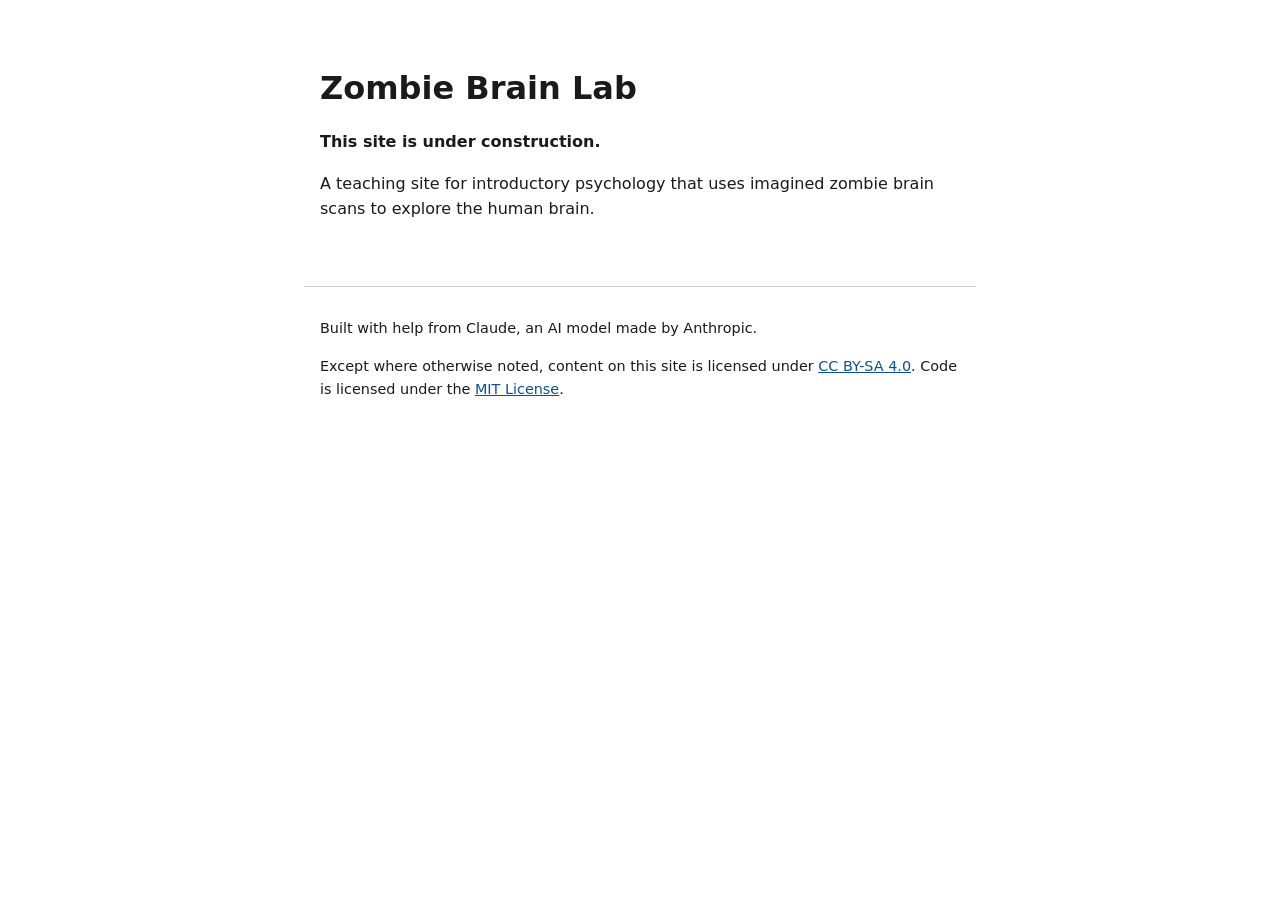
==== index.html @ 313f35cb "Add starter files: placeholder page, README, licenses, changelog" ====
<!doctype html>
<html lang="en">
<head>
  <meta charset="utf-8">
  <meta name="viewport" content="width=device-width, initial-scale=1">
  <title>Zombie Brain Lab (under construction)</title>
  <meta name="description" content="A teaching site that uses imagined zombie brain scans to explore the human brain. Under construction.">
  <style>
    body { margin: 0; font-family: system-ui, sans-serif; line-height: 1.6; color: #1a1a1a; background: #fff; }
    main { max-width: 40rem; margin: 0 auto; padding: 3rem 1rem; }
    h1 { line-height: 1.2; }
    footer { max-width: 40rem; margin: 0 auto; padding: 1rem; font-size: .9rem; border-top: 1px solid #ccc; }
    a { color: #0b4f9c; }
    a:focus-visible { outline: 3px solid #0b4f9c; outline-offset: 2px; }
  </style>
</head>
<body>
  <main>
    <h1>Zombie Brain Lab</h1>
    <p><strong>This site is under construction.</strong></p>
    <p>A teaching site for introductory psychology that uses imagined zombie brain scans to explore the human brain.</p>
  </main>
  <footer>
    <p>Built with help from Claude, an AI model made by Anthropic.</p>
    <p>Except where otherwise noted, content on this site is licensed under <a href="https://creativecommons.org/licenses/by-sa/4.0/">CC BY-SA 4.0</a>. Code is licensed under the <a href="https://github.com/UzieB/zombie-brain-lab/blob/main/LICENSE">MIT License</a>.</p>
  </footer>
</body>
</html>
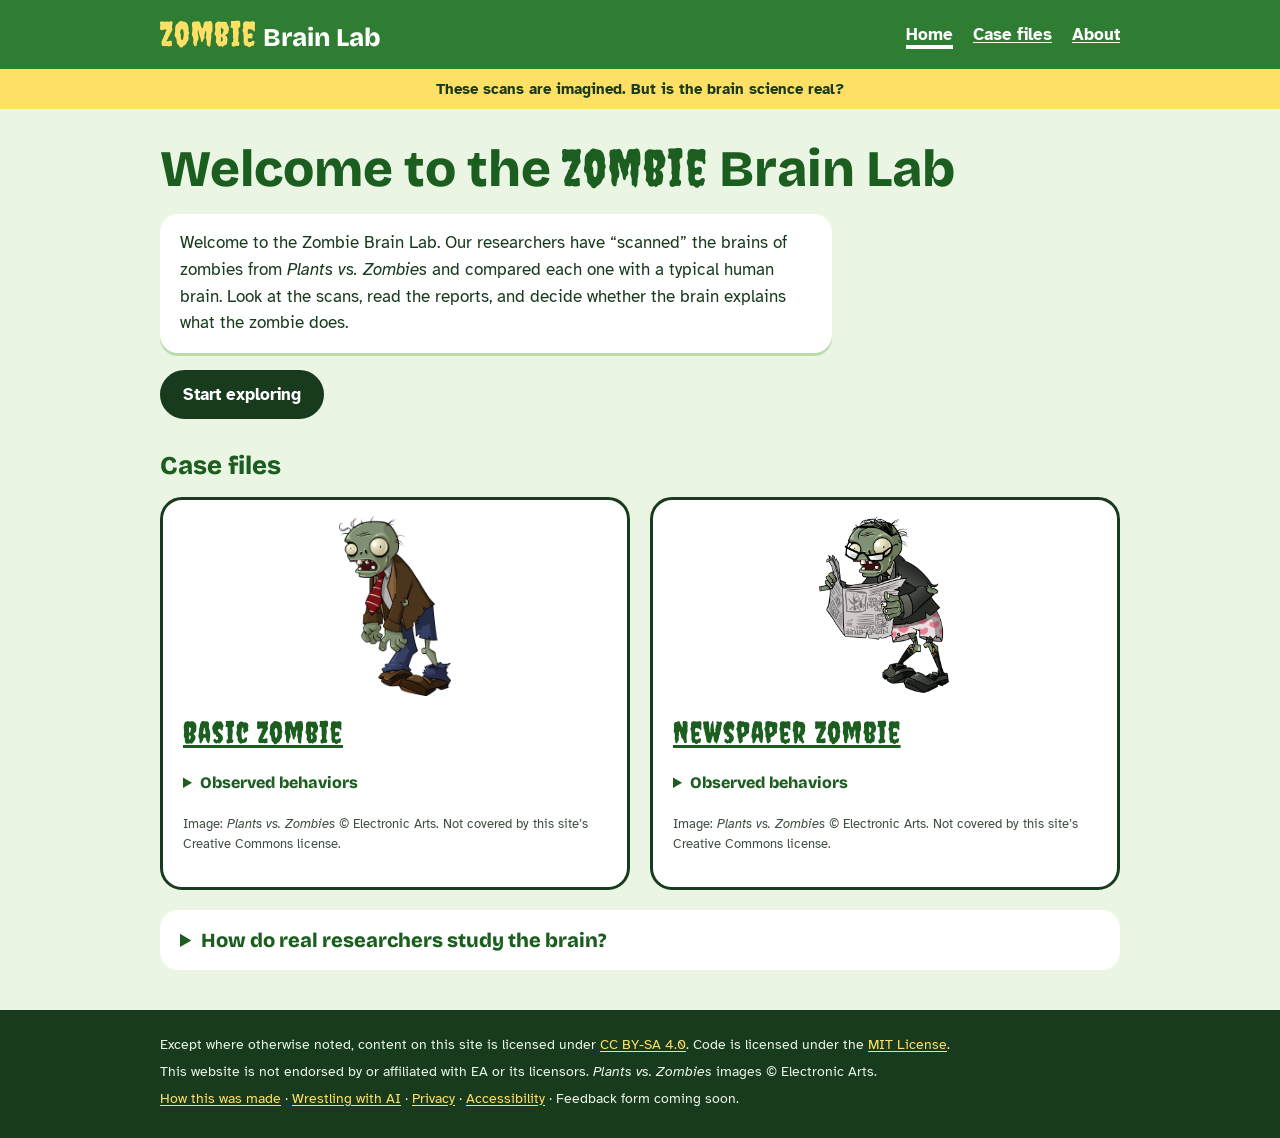
==== commit f158e8b0: "Build Version 1 prototype pages - Home, Basic Zombie and Newspaper Zombie case files, About, How Thi" ====
--- a/index.html
+++ b/index.html
@@ -3,26 +3,85 @@
 <head>
   <meta charset="utf-8">
   <meta name="viewport" content="width=device-width, initial-scale=1">
-  <title>Zombie Brain Lab (under construction)</title>
-  <meta name="description" content="A teaching site that uses imagined zombie brain scans to explore the human brain. Under construction.">
-  <style>
-    body { margin: 0; font-family: system-ui, sans-serif; line-height: 1.6; color: #1a1a1a; background: #fff; }
-    main { max-width: 40rem; margin: 0 auto; padding: 3rem 1rem; }
-    h1 { line-height: 1.2; }
-    footer { max-width: 40rem; margin: 0 auto; padding: 1rem; font-size: .9rem; border-top: 1px solid #ccc; }
-    a { color: #0b4f9c; }
-    a:focus-visible { outline: 3px solid #0b4f9c; outline-offset: 2px; }
-  </style>
+  <title>Zombie Brain Lab</title>
+  <meta name="description" content="A teaching site that uses imagined zombie brain scans to explore the human brain. Version 1 draft.">
+  <link rel="stylesheet" href="css/site.css">
 </head>
 <body>
-  <main>
-    <h1>Zombie Brain Lab</h1>
-    <p><strong>This site is under construction.</strong></p>
-    <p>A teaching site for introductory psychology that uses imagined zombie brain scans to explore the human brain.</p>
-  </main>
-  <footer>
-    <p>Built with help from Claude, an AI model made by Anthropic.</p>
-    <p>Except where otherwise noted, content on this site is licensed under <a href="https://creativecommons.org/licenses/by-sa/4.0/">CC BY-SA 4.0</a>. Code is licensed under the <a href="https://github.com/UzieB/zombie-brain-lab/blob/main/LICENSE">MIT License</a>.</p>
-  </footer>
+<a class="skip" href="#main">Skip to main content</a>
+
+<header class="site-header"><div class="wrap">
+  <a class="site" href="index.html"><span class="z">Zombie</span> Brain Lab</a>
+  <nav aria-label="Main"><ul>
+    <li><a href="index.html" aria-current="page">Home</a></li>
+    <li><a href="index.html#case-files">Case files</a></li>
+    <li><a href="about.html">About</a></li>
+  </ul></nav>
+</div></header>
+<div class="banner"><div class="wrap">These scans are imagined. But is the brain science real?</div></div>
+
+<main id="main"><div class="wrap">
+  <h1>Welcome to the <span class="z">Zombie</span> Brain Lab</h1>
+  <p class="note">Welcome to the Zombie Brain Lab. Our researchers have &ldquo;scanned&rdquo; the brains of zombies from <cite>Plants vs. Zombies</cite> and compared each one with a typical human brain. Look at the scans, read the reports, and decide whether the brain explains what the zombie does.</p>
+  <p><a class="button" href="#case-files">Start exploring</a></p>
+
+  <h2 id="case-files">Case files</h2>
+  <div class="cases">
+    <article class="case-card">
+      <img src="images/basic-zombie.webp" alt="Basic Zombie from Plants vs. Zombies" width="1000" height="1602">
+      <h3 class="z"><a href="basic-zombie.html">Basic Zombie</a></h3>
+      <details>
+        <summary>Observed behaviors</summary>
+        <ul>
+          <li>Walks slowly and steadily toward the house</li>
+          <li>Stops only to eat plants</li>
+          <li>Keeps coming while it&rsquo;s being hit, without dodging</li>
+          <li>Keeps walking for a moment after losing its head</li>
+        </ul>
+      </details>
+      <p class="credit">Image: <cite>Plants vs. Zombies</cite> &copy; Electronic Arts. Not covered by this site&rsquo;s Creative Commons license.</p>
+    </article>
+    <article class="case-card">
+      <img src="images/newspaper-zombie.webp" alt="Newspaper Zombie from Plants vs. Zombies" width="415" height="562">
+      <h3 class="z"><a href="newspaper-zombie.html">Newspaper Zombie</a></h3>
+      <details>
+        <summary>Observed behaviors</summary>
+        <ul>
+          <li>Walks slowly, holding a newspaper in front of its face</li>
+          <li>Bursts into rage when the paper is destroyed</li>
+          <li>Moves much faster once it&rsquo;s angry</li>
+        </ul>
+      </details>
+      <p class="credit">Image: <cite>Plants vs. Zombies</cite> &copy; Electronic Arts. Not covered by this site&rsquo;s Creative Commons license.</p>
+    </article>
+  </div>
+
+  <details id="real-research">
+    <summary>How do real researchers study the brain?</summary>
+    <p>Our zombie scans are made up, but real researchers use these tools:</p>
+    <div class="table-wrap">
+      <table>
+        <thead><tr><th scope="col">Tool</th><th scope="col">What it shows</th><th scope="col">One limitation</th></tr></thead>
+        <tbody>
+          <tr><th scope="row">CT</th><td>Pictures of the brain&rsquo;s structure, built from many x-rays</td><td>Uses radiation; less detailed than MRI</td></tr>
+          <tr><th scope="row">MRI</th><td>Detailed pictures of the brain&rsquo;s structure, made with a strong magnet</td><td>Shows structure, not activity</td></tr>
+          <tr><th scope="row">fMRI</th><td>Which areas are active, by tracking blood flow and oxygen</td><td>Activity is tracked indirectly and a little behind real time</td></tr>
+          <tr><th scope="row">PET</th><td>Which areas are active, by tracking a radioactive tracer</td><td>Little detail, imprecise timing, and radiation</td></tr>
+          <tr><th scope="row">EEG</th><td>Electrical activity, recorded from the scalp, millisecond by millisecond</td><td>Poor at showing where activity comes from</td></tr>
+          <tr><th scope="row">Lesion studies</th><td>What changes after damage to one area (e.g., stroke)</td><td>Damage rarely stays in just one area</td></tr>
+        </tbody>
+      </table>
+    </div>
+    <p class="prose">Our zombie &ldquo;scans&rdquo; are drawn as if they came from MRI, because MRI shows the brain&rsquo;s structure (<a href="about.html#ref-spielman">Spielman et al., 2020, &sect;3.4</a>). <span class="unchecked">(Unchecked by a person; AI research only.)</span></p>
+    <p class="prose">But some differences in a zombie&rsquo;s brain might be chemical rather than structural. One science writer suggests that a zombie&rsquo;s slow, jerky walk could come from a loss of dopamine, a chemical messenger involved in movement (<a href="about.html#ref-goodpaster">Goodpaster, 2023</a>). <span class="unchecked">(Unchecked by a person; AI research only.)</span> An MRI shows the brain&rsquo;s structure, so it wouldn&rsquo;t reveal a problem like that. Science can be thwarted by the equipment available in the lab!</p>
+    <p class="prose">Getting a zombie to hold still in an MRI scanner is its own research challenge: the machine is loud, the scan takes a while, and the subject keeps asking for brains.</p>
+  </details>
+</div></main>
+
+<footer class="site-footer"><div class="wrap">
+  <p>Except where otherwise noted, content on this site is licensed under <a href="https://creativecommons.org/licenses/by-sa/4.0/">CC BY-SA 4.0</a>. Code is licensed under the <a href="https://github.com/UzieB/zombie-brain-lab/blob/main/LICENSE">MIT License</a>.</p>
+  <p>This website is not endorsed by or affiliated with EA or its licensors. <cite>Plants vs. Zombies</cite> images &copy; Electronic Arts.</p>
+  <p><a href="how-this-was-made.html">How this was made</a> &middot; <a href="wrestling-with-ai.html">Wrestling with AI</a> &middot; <a href="privacy.html">Privacy</a> &middot; <a href="accessibility.html">Accessibility</a> &middot; Feedback form coming soon.</p>
+</div></footer>
 </body>
 </html>
--- a/css/site.css
+++ b/css/site.css
@@ -0,0 +1,157 @@
+/* Zombie Brain Lab: shared styles (Front Lawn design). Code: MIT License. */
+
+@font-face { font-family:"Atkinson Hyperlegible"; src:url("../fonts/AtkinsonHyperlegible-Regular.ttf") format("truetype"); font-weight:400; font-style:normal; font-display:swap; }
+@font-face { font-family:"Atkinson Hyperlegible"; src:url("../fonts/AtkinsonHyperlegible-Italic.ttf") format("truetype"); font-weight:400; font-style:italic; font-display:swap; }
+@font-face { font-family:"Atkinson Hyperlegible"; src:url("../fonts/AtkinsonHyperlegible-Bold.ttf") format("truetype"); font-weight:700; font-style:normal; font-display:swap; }
+@font-face { font-family:"Atkinson Hyperlegible"; src:url("../fonts/AtkinsonHyperlegible-BoldItalic.ttf") format("truetype"); font-weight:700; font-style:italic; font-display:swap; }
+@font-face { font-family:"Bricolage Grotesque"; src:url("../fonts/BricolageGrotesque-ExtraBold.ttf") format("truetype"); font-weight:800; font-style:normal; font-display:swap; }
+@font-face { font-family:"Creepster"; src:url("../fonts/Creepster-Regular.ttf") format("truetype"); font-weight:400; font-style:normal; font-display:swap; }
+
+:root {
+  --lawn:#2E7D32; --grass:#EAF6E3; --dandelion:#FFE066; --ink:#183A1D; --leaf:#7CB342; --deep:#1B5E20;
+  --human:#7B1FA2; --focus:#1a5fd0; --card:#fff;
+}
+* { box-sizing:border-box; }
+@media (prefers-reduced-motion: reduce) { *, *::before, *::after { transition:none !important; animation:none !important; scroll-behavior:auto !important; } }
+
+html { scroll-behavior:smooth; }
+body { margin:0; font-family:"Atkinson Hyperlegible", system-ui, sans-serif; line-height:1.6; font-size:17px; color:var(--ink); background:var(--grass); }
+:focus-visible { outline:3px solid var(--focus); outline-offset:3px; }
+a { color:var(--deep); text-underline-offset:2px; }
+a:hover { text-decoration-thickness:2px; }
+img { max-width:100%; height:auto; }
+p, li, dd, figcaption, td { overflow-wrap:break-word; }
+.sources a, .credit a, figcaption a, .references a { overflow-wrap:anywhere; }
+.wrap { max-width:62rem; margin:0 auto; padding:0 1rem; }
+.prose { max-width:44em; }
+.z { font-family:"Creepster", "Bricolage Grotesque", sans-serif; font-weight:400; letter-spacing:.03em; }
+.visually-hidden { position:absolute !important; width:1px; height:1px; margin:-1px; padding:0; overflow:hidden; clip:rect(0 0 0 0); white-space:nowrap; border:0; }
+
+/* Skip link */
+.skip { position:absolute; left:.5rem; top:-3rem; background:#fff; color:var(--ink); padding:.5rem .9rem; border-radius:8px; font-weight:700; z-index:10; }
+.skip:focus { top:.5rem; }
+
+/* Header, nav, banner */
+header.site-header { background:var(--lawn); color:#fff; padding:1rem 0; }
+header.site-header .wrap { display:flex; flex-wrap:wrap; justify-content:space-between; align-items:center; gap:.5rem 1.5rem; }
+.site { font-family:"Bricolage Grotesque", sans-serif; font-weight:800; font-size:1.6rem; line-height:1.1; color:#fff; text-decoration:none; }
+.site .z { font-size:2.1rem; color:var(--dandelion); }
+nav ul { list-style:none; display:flex; flex-wrap:wrap; gap:.25rem 1.25rem; margin:0; padding:0; }
+nav a { color:#fff; font-weight:700; }
+nav a[aria-current="page"] { text-decoration-thickness:4px; text-underline-offset:5px; }
+header.site-header :focus-visible { outline-color:#fff; }
+.banner { background:var(--dandelion); font-weight:700; text-align:center; padding:.5rem 0; font-size:.95rem; }
+
+/* Main */
+main { padding:1.5rem 0 2.5rem; }
+h1 { margin:.5rem 0 .75rem; line-height:1.05; color:var(--deep); font-family:"Bricolage Grotesque", sans-serif; font-weight:800; font-size:clamp(2.1rem, 6vw, 3.2rem); }
+h1.z { font-family:"Creepster", "Bricolage Grotesque", sans-serif; font-weight:400; font-size:clamp(2.8rem, 9vw, 4.6rem); line-height:1; }
+h2 { color:var(--deep); font-family:"Bricolage Grotesque", sans-serif; font-weight:800; font-size:1.6rem; line-height:1.15; margin:2rem 0 .5rem; }
+h2.z { font-family:"Creepster", "Bricolage Grotesque", sans-serif; font-weight:400; font-size:2rem; }
+h3 { font-size:1.15rem; margin:1.5rem 0 .25rem; }
+.card { background:var(--card); border-radius:22px; padding:.75rem 1.5rem 1.25rem; margin-top:1.25rem; }
+.card > h2:first-child { margin-top:.5rem; }
+.note { background:#fff; border-radius:18px; padding:1rem 1.25rem; font-size:1.05rem; max-width:40em; box-shadow:0 3px 0 #B9DCAB; }
+.small { font-size:.9rem; }
+.unchecked { font-size:.85em; font-style:italic; white-space:normal; }
+
+/* Buttons */
+.button { display:inline-block; font-weight:700; text-decoration:none; background:var(--ink); color:#fff; padding:.55rem 1.3rem; border-radius:999px; border:2.5px solid var(--ink); }
+.button:hover { background:var(--deep); }
+.regions button { font:inherit; font-weight:700; cursor:pointer; padding:.3rem .75rem; font-size:.9rem; background:#fff; color:var(--ink); border:2.5px solid var(--ink); border-radius:999px; }
+.regions button[aria-pressed="true"] { background:var(--ink); color:#fff; }
+
+/* Expandable sections */
+details { background:#fff; border-radius:18px; padding:.5rem 1.25rem; margin-top:1.25rem; }
+details > summary { cursor:pointer; font-family:"Bricolage Grotesque", sans-serif; font-weight:800; font-size:1.25rem; color:var(--deep); padding:.35rem 0; }
+details[open] > summary { margin-bottom:.25rem; }
+
+/* Home: case file cards */
+.cases { display:grid; grid-template-columns:repeat(auto-fit, minmax(16rem, 1fr)); gap:1.25rem; margin-top:1rem; }
+.case-card { background:#fff; border:3px solid var(--ink); border-radius:22px; padding:1rem 1.25rem 1.25rem; display:flex; flex-direction:column; }
+.case-card img { display:block; height:180px; width:auto; margin:0 auto .5rem; object-fit:contain; }
+.case-card h3 { margin:.25rem 0; font-size:1.9rem; font-weight:400; }
+.case-card h3 a { color:var(--deep); }
+.case-card details { padding:0; margin-top:.25rem; }
+.case-card details > summary { font-size:1rem; }
+.credit { font-size:.8rem; color:#3d4f3f; }
+
+/* Case file page */
+.case-head { display:grid; grid-template-columns:1fr auto; gap:1rem 1.5rem; align-items:start; }
+.case-head figure { max-width:170px; margin:0; text-align:center; }
+.case-head img { display:block; max-height:220px; width:auto; margin:0 auto; }
+.case-head figcaption { font-size:.75rem; line-height:1.35; color:#3d4f3f; }
+.regions { display:flex; flex-wrap:wrap; gap:.4rem; align-items:center; margin:1.25rem 0 .75rem; }
+.now { min-height:1.6em; font-weight:700; max-width:44em; }
+.scans { display:grid; grid-template-columns:1fr 1fr; gap:1rem; }
+.scans figure { margin:0; padding:.5rem .75rem .75rem; background:#fff; border-radius:22px; border:3px solid var(--ink); }
+.scans figcaption { font-family:"Bricolage Grotesque", sans-serif; font-weight:800; font-size:1.25rem; }
+.scans figcaption .z { font-size:1.6rem; color:var(--deep); }
+.scans svg { width:100%; height:auto; display:block; }
+.ai-label { font-size:.85rem; }
+.region-guide dt { font-weight:700; margin-top:.5rem; }
+.region-guide dd { margin:0 0 0 1rem; }
+.predict textarea { width:100%; max-width:40em; min-height:4.5em; font:inherit; padding:.5rem; border:2px solid var(--ink); border-radius:10px; }
+.sources p { padding-left:1.5em; text-indent:-1.5em; max-width:48em; }
+
+/* Brain drawing */
+.outline { stroke:var(--ink); stroke-width:2.2; stroke-linejoin:round; }
+.cortex { fill:#F8C8D4; }
+.gyri { fill:none; stroke:#D98FA3; stroke-width:1.6; stroke-linecap:round; }
+.rg { transition:fill .2s, stroke-width .2s; }
+.rg.pfc { fill:#F3B3C4; }
+.rg.cc { fill:#FBE3EA; }
+.crack { fill:none; stroke:#2C3A1E; stroke-width:2.2; stroke-linejoin:miter; stroke-linecap:square; pointer-events:none; }
+.drip { fill:#6F7F4A; stroke:var(--ink); stroke-width:1.4; }
+.strand { fill:none; stroke:#A88F5A; stroke-width:1.6; }
+.band { fill:#C9B07A; stroke:var(--ink); stroke-width:1.6; }
+.ghost { fill:none; stroke:#183A1D; stroke-width:1.6; stroke-dasharray:4 3; }
+.rg.thal { fill:#FFE38A; }
+.rg.hypo { fill:#A9D99A; }
+.rg.pit { fill:#F2B652; }
+.rg.amy { fill:#C7A6E8; }
+.rg.hip { fill:none; stroke:#7FA8E6; stroke-width:9; stroke-linecap:round; }
+.rg.hipline { fill:none; stroke:var(--ink); stroke-width:13; stroke-linecap:round; }
+.rg.bg { fill:#F6CFA0; stroke-dasharray:4 3; }
+.rg.stem { fill:#E8CFA6; }
+.rg.pons { fill:#EDB98F; }
+.rg.cbl { fill:#E9A07F; }
+.folia { fill:none; stroke:#B9674A; stroke-width:1.3; }
+.rg.cord { fill:#F3E6C8; }
+.rg.sel:not(.hip):not(.hipline) { fill:var(--leaf) !important; stroke-width:3.5; }
+.rg.hip.sel { stroke:var(--leaf) !important; }
+.rg.hipline.sel { stroke-width:16 !important; }
+
+/* Tables */
+.table-wrap { overflow-x:auto; }
+table { border-collapse:collapse; width:100%; background:#fff; margin:.75rem 0 1.25rem; font-size:.95rem; }
+th, td { text-align:left; vertical-align:top; padding:.5rem .65rem; border:1px solid #B9DCAB; }
+th { background:#d7ecd0; }
+td .v1 { display:block; font-size:.85rem; font-style:italic; margin-top:.25rem; }
+
+/* Authorship colour coding (About, How This Was Made, Wrestling with AI only) */
+.human, .human a { color:var(--human); }
+.authorship-note { font-size:.92rem; border-left:4px solid var(--human); padding:.25rem .75rem; background:#fff; border-radius:0 10px 10px 0; max-width:44em; }
+.plain-label { display:block; font-weight:700; font-size:.85rem; text-transform:uppercase; letter-spacing:.04em; margin-top:1rem; }
+.plain-passage { border-left:4px solid var(--ink); padding-left:.75rem; }
+
+/* Footer */
+footer.site-footer { background:var(--ink); color:var(--grass); font-size:.85rem; padding:1.25rem 0 1.5rem; }
+footer.site-footer p { margin:.3rem 0; }
+footer.site-footer a { color:var(--dandelion); }
+footer.site-footer :focus-visible { outline-color:var(--dandelion); }
+
+@media (max-width:700px) {
+  .scans { grid-template-columns:1fr; }
+  .case-head { grid-template-columns:1fr; }
+  .case-head figure { max-width:none; }
+}
+
+/* Case file: brain report as an expandable card */
+details.report > summary h2 { display:inline; margin:0; font-size:2rem; }
+details.report > summary .small { font-family:"Atkinson Hyperlegible", sans-serif; font-weight:400; color:var(--ink); }
+
+/* Text pages */
+.prose-page { max-width:48rem; }
+.prose-page section { margin-bottom:1.5rem; }
+.references p { padding-left:1.5em; text-indent:-1.5em; }
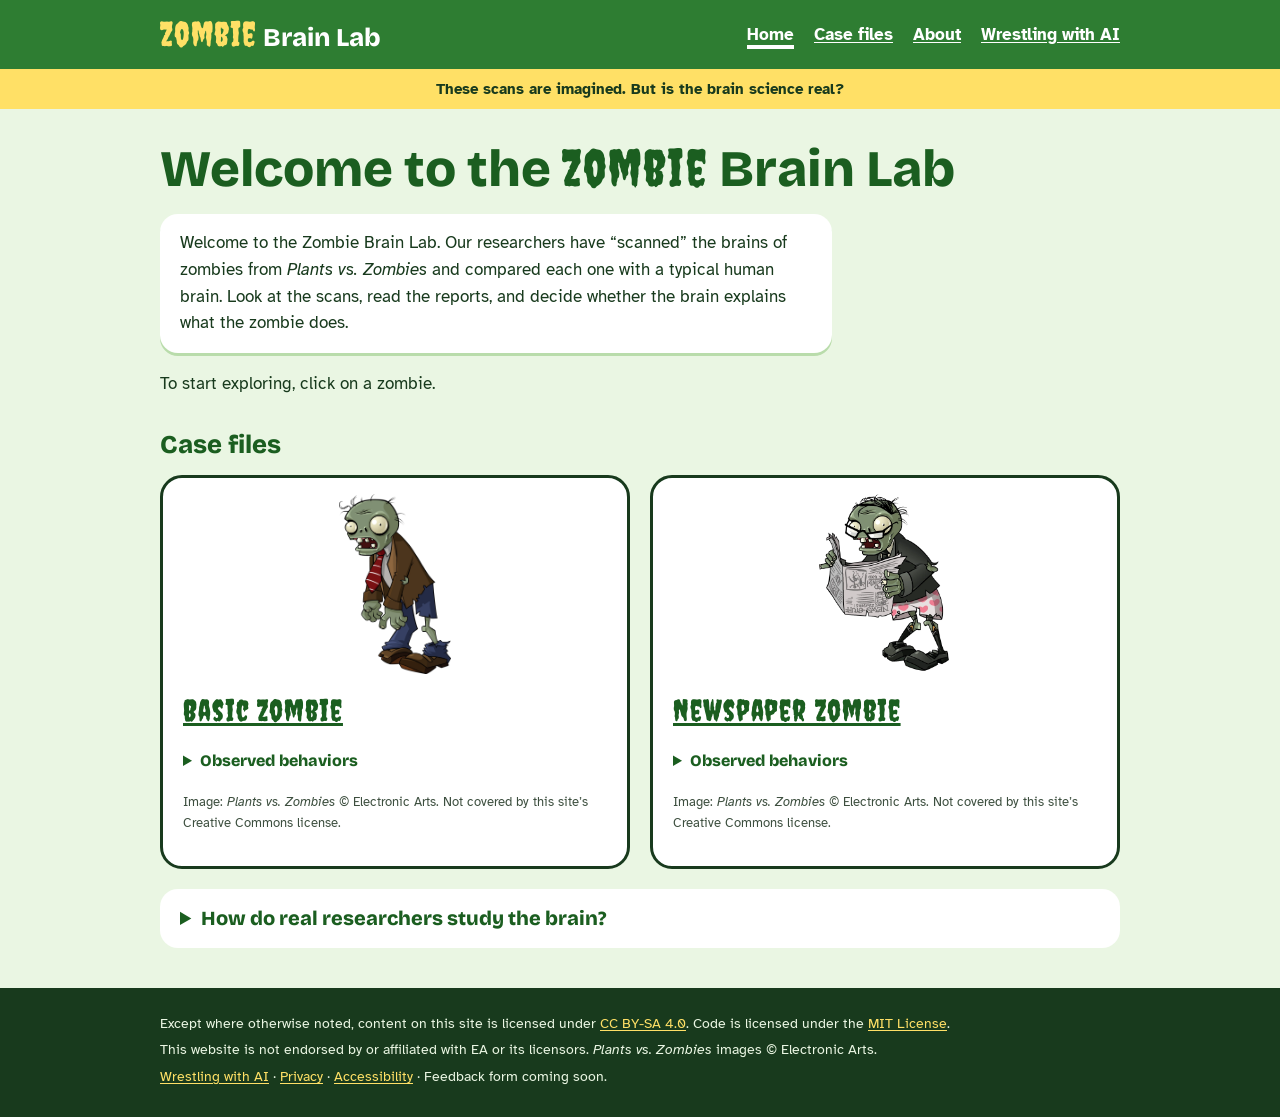
==== commit 2ff0fe1a: "dd site icon, menu link, and merge previously separate page How This Was Made into Wrestling with AI" ====
--- a/index.html
+++ b/index.html
@@ -6,6 +6,9 @@
   <title>Zombie Brain Lab</title>
   <meta name="description" content="A teaching site that uses imagined zombie brain scans to explore the human brain. Version 1 draft.">
   <link rel="stylesheet" href="css/site.css">
+  <link rel="icon" href="favicon.svg" type="image/svg+xml">
+  <link rel="icon" href="favicon-32.png" type="image/png" sizes="32x32">
+  <link rel="apple-touch-icon" href="apple-touch-icon.png">
 </head>
 <body>
 <a class="skip" href="#main">Skip to main content</a>
@@ -16,6 +19,7 @@
     <li><a href="index.html" aria-current="page">Home</a></li>
     <li><a href="index.html#case-files">Case files</a></li>
     <li><a href="about.html">About</a></li>
+    <li><a href="wrestling-with-ai.html">Wrestling with AI</a></li>
   </ul></nav>
 </div></header>
 <div class="banner"><div class="wrap">These scans are imagined. But is the brain science real?</div></div>
@@ -23,7 +27,7 @@
 <main id="main"><div class="wrap">
   <h1>Welcome to the <span class="z">Zombie</span> Brain Lab</h1>
   <p class="note">Welcome to the Zombie Brain Lab. Our researchers have &ldquo;scanned&rdquo; the brains of zombies from <cite>Plants vs. Zombies</cite> and compared each one with a typical human brain. Look at the scans, read the reports, and decide whether the brain explains what the zombie does.</p>
-  <p><a class="button" href="#case-files">Start exploring</a></p>
+  <p>To start exploring, click on a zombie.</p>
 
   <h2 id="case-files">Case files</h2>
   <div class="cases">
@@ -81,7 +85,7 @@
 <footer class="site-footer"><div class="wrap">
   <p>Except where otherwise noted, content on this site is licensed under <a href="https://creativecommons.org/licenses/by-sa/4.0/">CC BY-SA 4.0</a>. Code is licensed under the <a href="https://github.com/UzieB/zombie-brain-lab/blob/main/LICENSE">MIT License</a>.</p>
   <p>This website is not endorsed by or affiliated with EA or its licensors. <cite>Plants vs. Zombies</cite> images &copy; Electronic Arts.</p>
-  <p><a href="how-this-was-made.html">How this was made</a> &middot; <a href="wrestling-with-ai.html">Wrestling with AI</a> &middot; <a href="privacy.html">Privacy</a> &middot; <a href="accessibility.html">Accessibility</a> &middot; Feedback form coming soon.</p>
+  <p><a href="wrestling-with-ai.html">Wrestling with AI</a> &middot; <a href="privacy.html">Privacy</a> &middot; <a href="accessibility.html">Accessibility</a> &middot; Feedback form coming soon.</p>
 </div></footer>
 </body>
 </html>
--- a/css/site.css
+++ b/css/site.css
@@ -129,7 +129,7 @@
 th { background:#d7ecd0; }
 td .v1 { display:block; font-size:.85rem; font-style:italic; margin-top:.25rem; }
 
-/* Authorship colour coding (About, How This Was Made, Wrestling with AI only) */
+/* Authorship colour coding (About and Wrestling with AI only) */
 .human, .human a { color:var(--human); }
 .authorship-note { font-size:.92rem; border-left:4px solid var(--human); padding:.25rem .75rem; background:#fff; border-radius:0 10px 10px 0; max-width:44em; }
 .plain-label { display:block; font-weight:700; font-size:.85rem; text-transform:uppercase; letter-spacing:.04em; margin-top:1rem; }
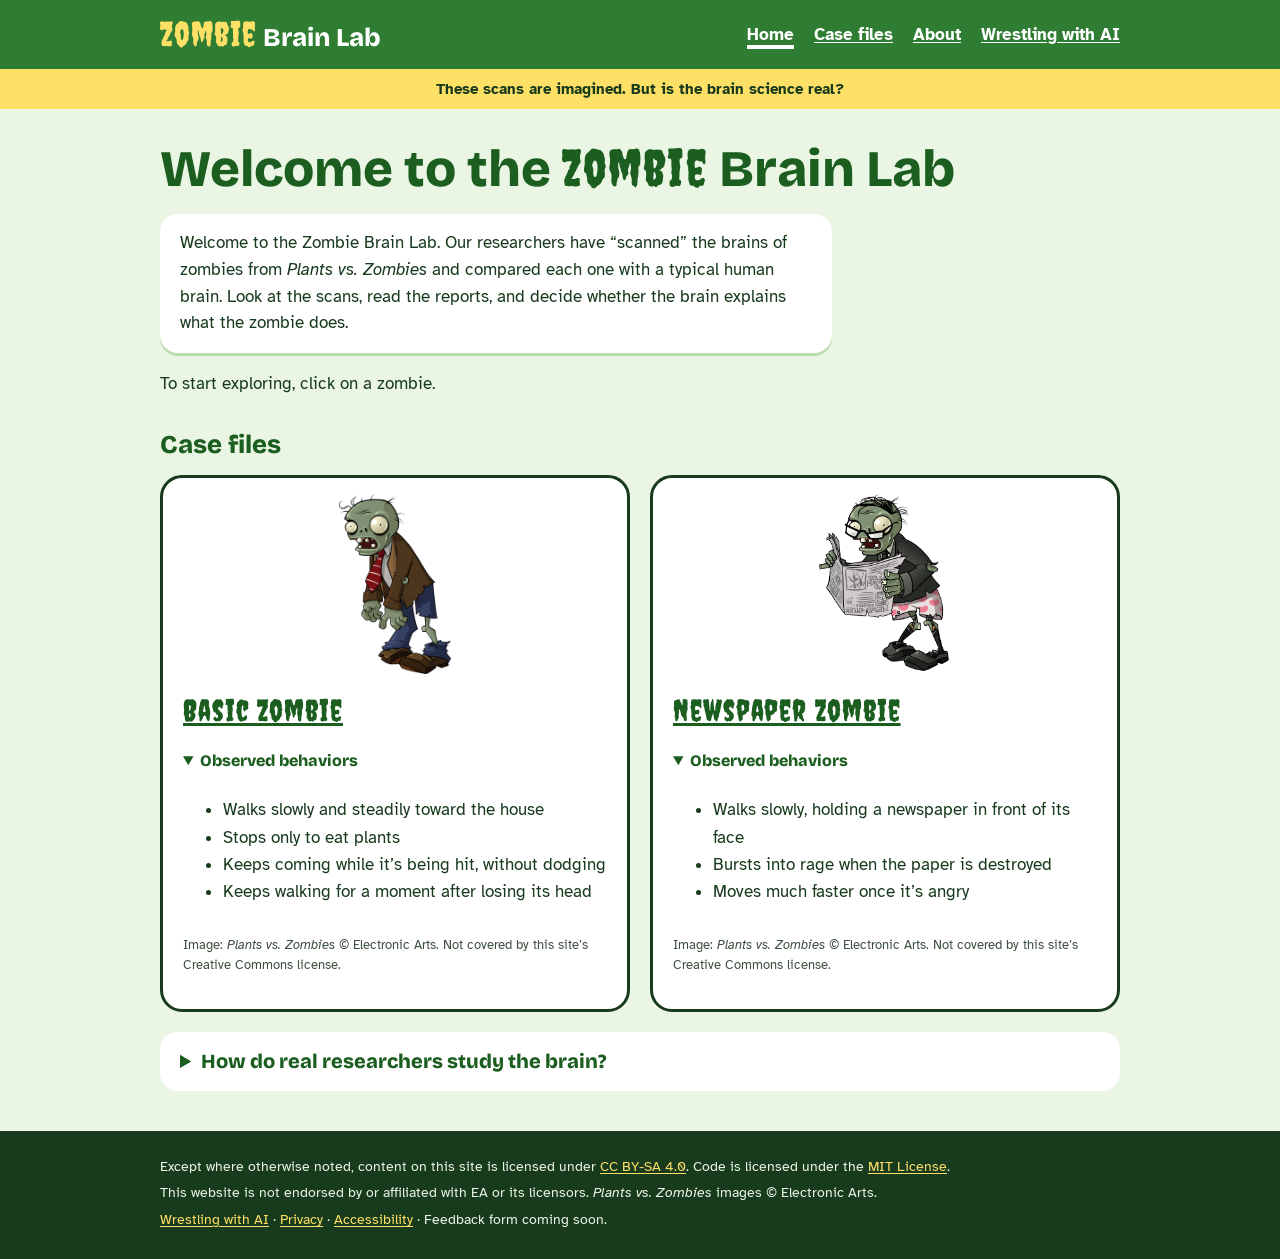
==== commit 42c2f2cb: "Round of small textedits and add memo page - Home: "Observed behaviors" starts expanded on both zomb" ====
--- a/index.html
+++ b/index.html
@@ -34,7 +34,7 @@
     <article class="case-card">
       <img src="images/basic-zombie.webp" alt="Basic Zombie from Plants vs. Zombies" width="1000" height="1602">
       <h3 class="z"><a href="basic-zombie.html">Basic Zombie</a></h3>
-      <details>
+      <details open>
         <summary>Observed behaviors</summary>
         <ul>
           <li>Walks slowly and steadily toward the house</li>
@@ -48,7 +48,7 @@
     <article class="case-card">
       <img src="images/newspaper-zombie.webp" alt="Newspaper Zombie from Plants vs. Zombies" width="415" height="562">
       <h3 class="z"><a href="newspaper-zombie.html">Newspaper Zombie</a></h3>
-      <details>
+      <details open>
         <summary>Observed behaviors</summary>
         <ul>
           <li>Walks slowly, holding a newspaper in front of its face</li>
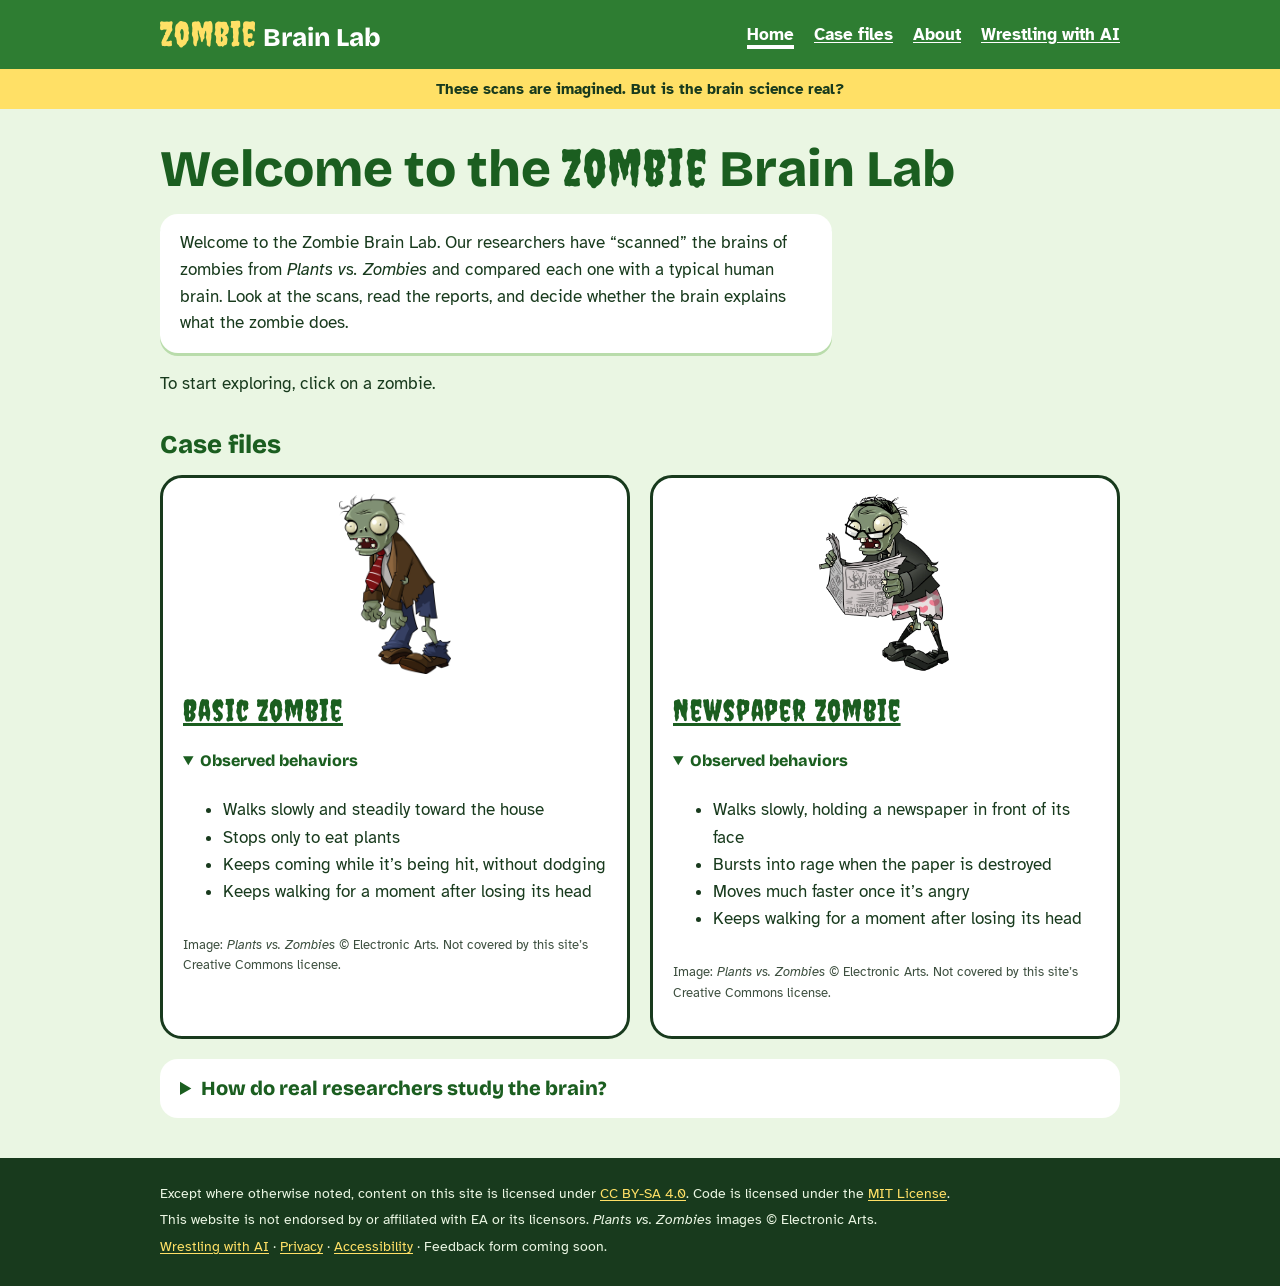
==== commit 973bc12f: "Align zombie brains, add region icons - Newspaper Zombie now also walks briefly after losing its hea" ====
--- a/index.html
+++ b/index.html
@@ -54,6 +54,7 @@
           <li>Walks slowly, holding a newspaper in front of its face</li>
           <li>Bursts into rage when the paper is destroyed</li>
           <li>Moves much faster once it&rsquo;s angry</li>
+          <li>Keeps walking for a moment after losing its head</li>
         </ul>
       </details>
       <p class="credit">Image: <cite>Plants vs. Zombies</cite> &copy; Electronic Arts. Not covered by this site&rsquo;s Creative Commons license.</p>
--- a/css/site.css
+++ b/css/site.css
@@ -9,7 +9,7 @@
 
 :root {
   --lawn:#2E7D32; --grass:#EAF6E3; --dandelion:#FFE066; --ink:#183A1D; --leaf:#7CB342; --deep:#1B5E20;
-  --human:#7B1FA2; --focus:#1a5fd0; --card:#fff;
+  --human:#7B1FA2; --focus:#1a5fd0; --card:#fff; --glow:#FFEA00;
 }
 * { box-sizing:border-box; }
 @media (prefers-reduced-motion: reduce) { *, *::before, *::after { transition:none !important; animation:none !important; scroll-behavior:auto !important; } }
@@ -77,20 +77,35 @@
 .credit { font-size:.8rem; color:#3d4f3f; }
 
 /* Case file page */
-.case-head { display:grid; grid-template-columns:1fr auto; gap:1rem 1.5rem; align-items:start; }
-.case-head figure { max-width:170px; margin:0; text-align:center; }
+.case-head { display:grid; grid-template-columns:1fr auto; gap:0 1.5rem; align-items:start; }
+.case-title, .case-predict { grid-column:1; }
+.case-head figure { grid-column:2; grid-row:1 / span 2; max-width:170px; margin:0; text-align:center; }
+.case-predict h2 { margin-top:1.5rem; }
+.case-tag { margin:0; }
+.case-tag a { display:inline-block; background:var(--ink); color:#fff; font-weight:700; font-size:.8rem; line-height:1.4; text-transform:uppercase; letter-spacing:.08em; padding:.2rem .75rem; border-radius:999px; text-decoration:none; }
+.case-tag a:hover { background:var(--deep); text-decoration:underline; }
 .case-head img { display:block; max-height:220px; width:auto; margin:0 auto; }
 .case-head figcaption { font-size:.75rem; line-height:1.35; color:#3d4f3f; }
 .regions { display:flex; flex-wrap:wrap; gap:.4rem; align-items:center; margin:1.25rem 0 .75rem; }
-.now { min-height:1.6em; font-weight:700; max-width:44em; }
+.now { min-height:1.6em; font-weight:700; max-width:44em; scroll-margin-top:.75rem; }
+.now .back { font:inherit; font-weight:400; font-size:.9rem; color:var(--deep); background:none; border:0; padding:0; margin-left:.4rem; text-decoration:underline; cursor:pointer; }
+.region-link { font:inherit; color:var(--deep); background:none; border:0; border-bottom:2px dotted var(--deep); border-radius:3px; padding:0; margin:0 0 -2px; line-height:inherit; cursor:pointer; }
+.region-link:hover { background:#FFF4A3; }
+.region-link.on { background:var(--glow); color:var(--ink); border-bottom-style:solid; }
 .scans { display:grid; grid-template-columns:1fr 1fr; gap:1rem; }
 .scans figure { margin:0; padding:.5rem .75rem .75rem; background:#fff; border-radius:22px; border:3px solid var(--ink); }
-.scans figcaption { font-family:"Bricolage Grotesque", sans-serif; font-weight:800; font-size:1.25rem; }
-.scans figcaption .z { font-size:1.6rem; color:var(--deep); }
+.scans figcaption { font-family:"Bricolage Grotesque", sans-serif; font-weight:800; font-size:1.25rem; line-height:2.25rem; }
+.scans figcaption .z { font-size:1.6rem; line-height:1; color:var(--deep); }
 .scans svg { width:100%; height:auto; display:block; }
 .ai-label { font-size:.85rem; }
 .region-guide dt { font-weight:700; margin-top:.5rem; }
 .region-guide dd { margin:0 0 0 1rem; }
+.region-guide.icons .item { display:grid; grid-template-columns:72px 1fr; gap:.1rem .9rem; align-items:center; padding:.5rem 0; border-top:1px solid #DCEBD5; }
+.region-guide.icons .item:first-child { border-top:0; }
+.region-guide.icons .region-icon { grid-row:1 / span 2; width:72px; height:auto; display:block; }
+.region-guide.icons dt { margin:0; }
+.region-guide.icons dd { margin:0; }
+.icon-note { display:block; font-size:.85rem; font-style:italic; }
 .predict textarea { width:100%; max-width:40em; min-height:4.5em; font:inherit; padding:.5rem; border:2px solid var(--ink); border-radius:10px; }
 .sources p { padding-left:1.5em; text-indent:-1.5em; max-width:48em; }
 
@@ -106,7 +121,7 @@
 .strand { fill:none; stroke:#A88F5A; stroke-width:1.6; }
 .band { fill:#C9B07A; stroke:var(--ink); stroke-width:1.6; }
 .ghost { fill:none; stroke:#183A1D; stroke-width:1.6; stroke-dasharray:4 3; }
-.rg.thal { fill:#FFE38A; }
+.rg.thal { fill:#8FD3E0; }
 .rg.hypo { fill:#A9D99A; }
 .rg.pit { fill:#F2B652; }
 .rg.amy { fill:#C7A6E8; }
@@ -118,8 +133,8 @@
 .rg.cbl { fill:#E9A07F; }
 .folia { fill:none; stroke:#B9674A; stroke-width:1.3; }
 .rg.cord { fill:#F3E6C8; }
-.rg.sel:not(.hip):not(.hipline) { fill:var(--leaf) !important; stroke-width:3.5; }
-.rg.hip.sel { stroke:var(--leaf) !important; }
+.rg.sel:not(.hip):not(.hipline) { fill:var(--glow) !important; stroke-width:3.5; }
+.rg.hip.sel { stroke:var(--glow) !important; }
 .rg.hipline.sel { stroke-width:16 !important; }
 
 /* Tables */
@@ -142,9 +157,13 @@
 footer.site-footer :focus-visible { outline-color:var(--dandelion); }
 
 @media (max-width:700px) {
-  .scans { grid-template-columns:1fr; }
   .case-head { grid-template-columns:1fr; }
-  .case-head figure { max-width:none; }
+  .case-head figure { grid-column:1; grid-row:auto; max-width:none; margin-top:1rem; }
+  /* Brains stay side by side on phones so they can be compared at a glance. */
+  .scans { gap:.5rem; }
+  .scans figure { padding:.25rem .4rem .4rem; border-radius:14px; border-width:2px; }
+  .scans figcaption { font-size:.95rem; line-height:1.75rem; }
+  .scans figcaption .z { font-size:1.2rem; }
 }
 
 /* Case file: brain report as an expandable card */
